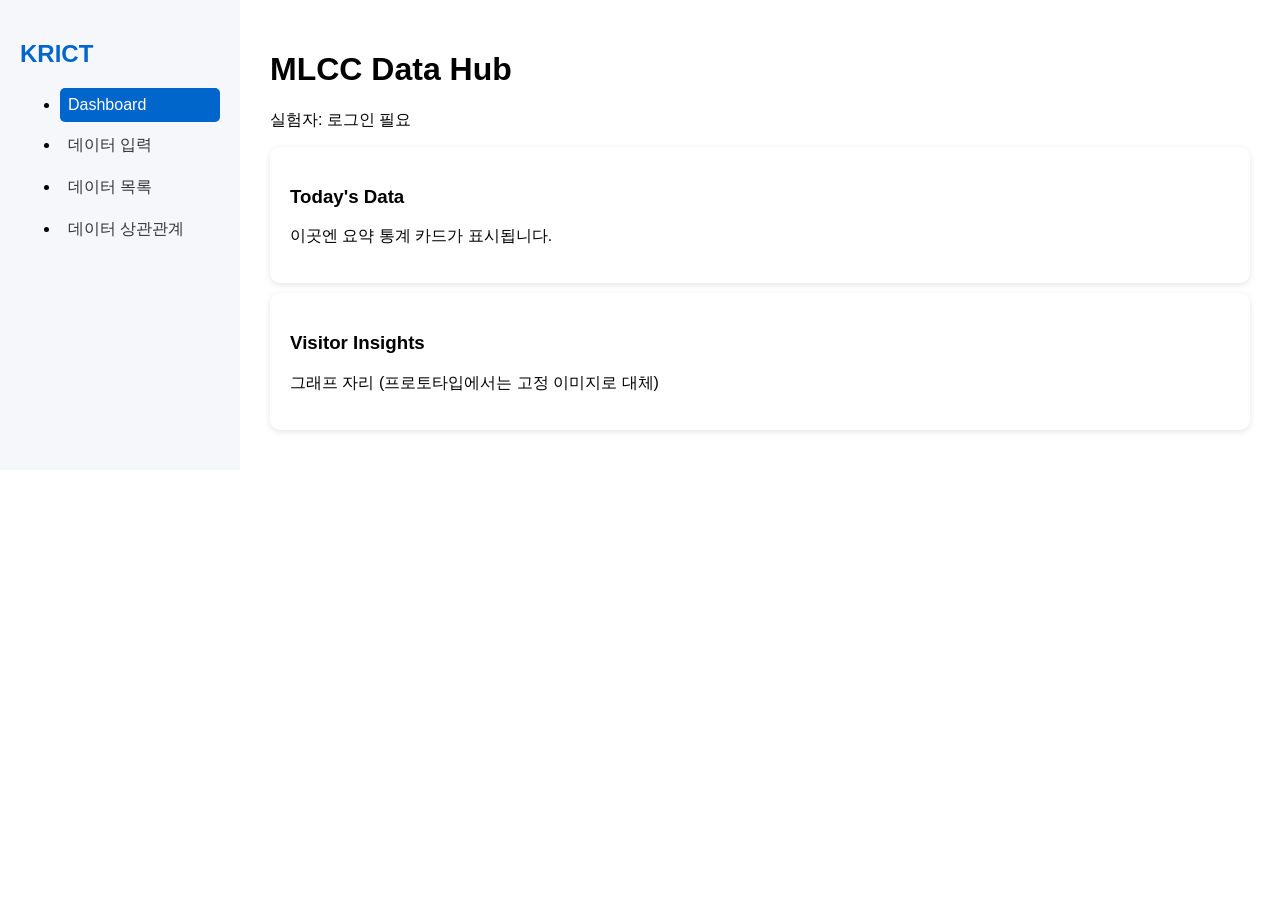
==== dashboard.html @ d508a995 "Add files via upload" ====
<!DOCTYPE html>
<html lang="ko">
<head>
  <meta charset="UTF-8">
  <title>MLCC Data Hub</title>
  <link rel="stylesheet" href="style.css">
</head>
<body>
  <aside class="sidebar">
    <h2>KRICT</h2>
    <ul>
      <li><a href="#" class="active">Dashboard</a></li>
      <li><a href="data_input.html">데이터 입력</a></li>
      <li><a href="#">데이터 목록</a></li>
      <li><a href="#">데이터 상관관계</a></li>
    </ul>
  </aside>

  <main class="content">
    <header>
      <h1>MLCC Data Hub</h1>
      <p>실험자: <span id="userInitial"></span></p>
    </header>

    <section class="dashboard-grid">
      <div class="card">
        <h3>Today's Data</h3>
        <p>이곳엔 요약 통계 카드가 표시됩니다.</p>
      </div>
      <div class="card">
        <h3>Visitor Insights</h3>
        <p>그래프 자리 (프로토타입에서는 고정 이미지로 대체)</p>
      </div>
    </section>
  </main>

  <script src="script.js"></script>
</body>
</html>
---- style.css ----
body {
  margin: 0;
  font-family: 'Pretendard', sans-serif;
  display: flex;
}

.sidebar {
  width: 200px;
  background: #f5f7fa;
  padding: 20px;
}

.sidebar h2 { color: #0066cc; }

.sidebar a {
  text-decoration: none;
  color: #333;
  display: block;
  padding: 8px;
  margin: 5px 0;
  border-radius: 5px;
}

.sidebar a.active, .sidebar a:hover {
  background-color: #0066cc;
  color: white;
}

.content {
  flex: 1;
  padding: 30px;
}

.card {
  background: white;
  border-radius: 10px;
  padding: 20px;
  margin: 10px 0;
  box-shadow: 0 2px 6px rgba(0,0,0,0.1);
}

/* 로그인 전용 */
.login-page {
  display: flex;
  justify-content: center;
  align-items: center;
  height: 100vh;
  background: #eef3f9;
}

.login-box {
  background: white;
  padding: 40px;
  border-radius: 10px;
  text-align: center;
  box-shadow: 0 2px 8px rgba(0,0,0,0.15);
}

.login-box input {
  width: 80%;
  padding: 8px;
  margin: 10px 0;
}
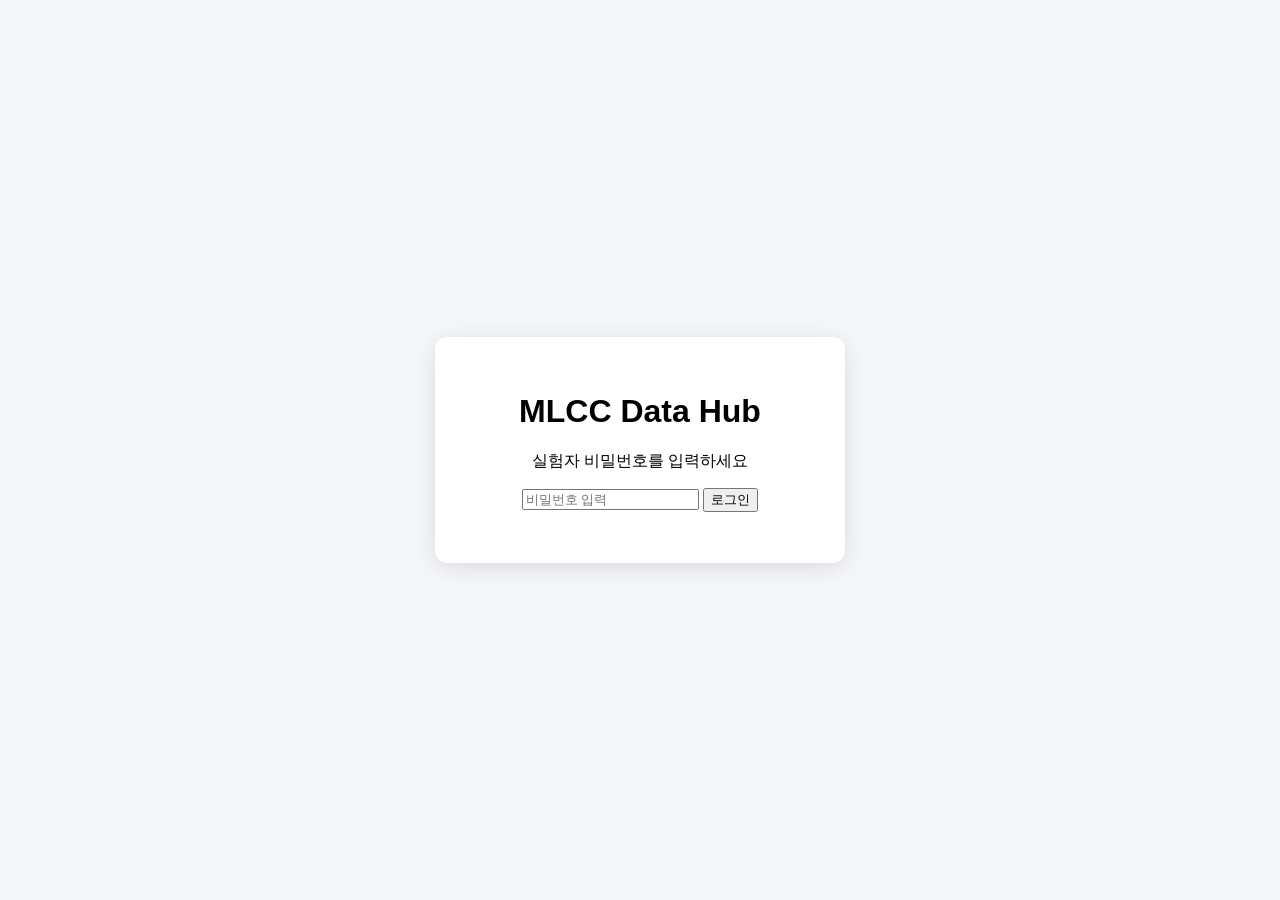
==== commit a3709ac0: "Add files via upload" ====
--- a/dashboard.html
+++ b/dashboard.html
@@ -2,13 +2,18 @@
 <html lang="ko">
 <head>
   <meta charset="UTF-8">
+  <meta name="viewport" content="width=device-width, initial-scale=1.0">
   <title>MLCC Data Hub</title>
   <link rel="stylesheet" href="style.css">
 </head>
-<body>
-  <aside class="sidebar">
-    <h2>KRICT</h2>
-    <ul>
+
+<body class="dashboard-body">
+
+  <!-- 좌측 사이드바 -->
+  <aside class="sidebar-full">
+    <img src="header_krict.png" class="krict-logo">
+
+    <ul class="menu">
       <li><a href="#" class="active">Dashboard</a></li>
       <li><a href="data_input.html">데이터 입력</a></li>
       <li><a href="#">데이터 목록</a></li>
@@ -16,22 +21,37 @@
     </ul>
   </aside>
 
-  <main class="content">
-    <header>
+  <!-- 메인 영역 -->
+  <main class="main-area">
+
+    <!-- 상단 고정 헤더 -->
+    <header class="top-header">
       <h1>MLCC Data Hub</h1>
-      <p>실험자: <span id="userInitial"></span></p>
+
+      <div class="profile-area">
+        <img id="profileImg" class="profile-img">
+        <div class="profile-info">
+          <strong id="profileName"></strong>
+          <span id="profileId"></span>
+        </div>
+      </div>
     </header>
 
-    <section class="dashboard-grid">
-      <div class="card">
-        <h3>Today's Data</h3>
-        <p>이곳엔 요약 통계 카드가 표시됩니다.</p>
+    <!-- 대시보드 내용 -->
+    <section class="dashboard-content">
+
+      <div class="card big">
+        <h2>Today's Data</h2>
+        <p>요약 통계가 여기 표시됩니다. (프로토타입)</p>
       </div>
-      <div class="card">
-        <h3>Visitor Insights</h3>
-        <p>그래프 자리 (프로토타입에서는 고정 이미지로 대체)</p>
+
+      <div class="card big">
+        <h2>Visitor Insights</h2>
+        <img src="graph_example.png" class="sample-graph">
       </div>
+
     </section>
+
   </main>
 
   <script src="script.js"></script>
--- a/style.css
+++ b/style.css
@@ -1,63 +1,104 @@
+/* 전체 */
 body {
   margin: 0;
   font-family: 'Pretendard', sans-serif;
-  display: flex;
+  background: #f5f7fa;
 }
 
-.sidebar {
-  width: 200px;
-  background: #f5f7fa;
-  padding: 20px;
-}
-
-.sidebar h2 { color: #0066cc; }
-
-.sidebar a {
-  text-decoration: none;
-  color: #333;
-  display: block;
-  padding: 8px;
-  margin: 5px 0;
-  border-radius: 5px;
-}
-
-.sidebar a.active, .sidebar a:hover {
-  background-color: #0066cc;
-  color: white;
-}
-
-.content {
-  flex: 1;
-  padding: 30px;
-}
-
-.card {
-  background: white;
-  border-radius: 10px;
-  padding: 20px;
-  margin: 10px 0;
-  box-shadow: 0 2px 6px rgba(0,0,0,0.1);
-}
-
-/* 로그인 전용 */
+/* 로그인 */
 .login-page {
   display: flex;
   justify-content: center;
   align-items: center;
   height: 100vh;
-  background: #eef3f9;
 }
 
 .login-box {
   background: white;
-  padding: 40px;
-  border-radius: 10px;
+  width: 340px;
+  padding: 35px;
+  border-radius: 12px;
+  box-shadow: 0 4px 25px rgba(0,0,0,0.12);
   text-align: center;
-  box-shadow: 0 2px 8px rgba(0,0,0,0.15);
 }
 
-.login-box input {
-  width: 80%;
-  padding: 8px;
-  margin: 10px 0;
+/* 사이드바 */
+.sidebar-full {
+  position: fixed;
+  top: 0;
+  left: 0;
+  width: 240px;
+  height: 100vh;
+  background: white;
+  box-shadow: 0 0 10px rgba(0,0,0,0.1);
+  padding-top: 20px;
 }
+
+.krict-logo {
+  width: 160px;
+  margin: 0 auto 40px auto;
+  display: block;
+}
+
+.menu {
+  list-style: none;
+  padding-left: 0;
+}
+
+.menu li {
+  margin-bottom: 8px;
+}
+
+.menu a {
+  display: block;
+  padding: 12px 20px;
+  text-decoration: none;
+  color: #555;
+  border-radius: 8px;
+}
+
+.menu a.active,
+.menu a:hover {
+  background: #0e73ff;
+  color: white;
+}
+
+/* 메인 */
+.main-area {
+  margin-left: 260px;
+  padding: 20px 30px;
+}
+
+/* 헤더 */
+.top-header {
+  display: flex;
+  justify-content: space-between;
+  align-items: center;
+}
+
+.profile-area {
+  display: flex;
+  align-items: center;
+  gap: 10px;
+}
+
+.profile-img {
+  width: 55px;
+  height: 55px;
+  border-radius: 12px;
+}
+
+/* 카드 */
+.card.big {
+  background: white;
+  padding: 25px;
+  margin-top: 25px;
+  border-radius: 12px;
+  box-shadow: 0 2px 10px rgba(0,0,0,0.06);
+}
+
+.sample-graph {
+  width: 100%;
+  margin-top: 20px;
+  border-radius: 12px;
+}
